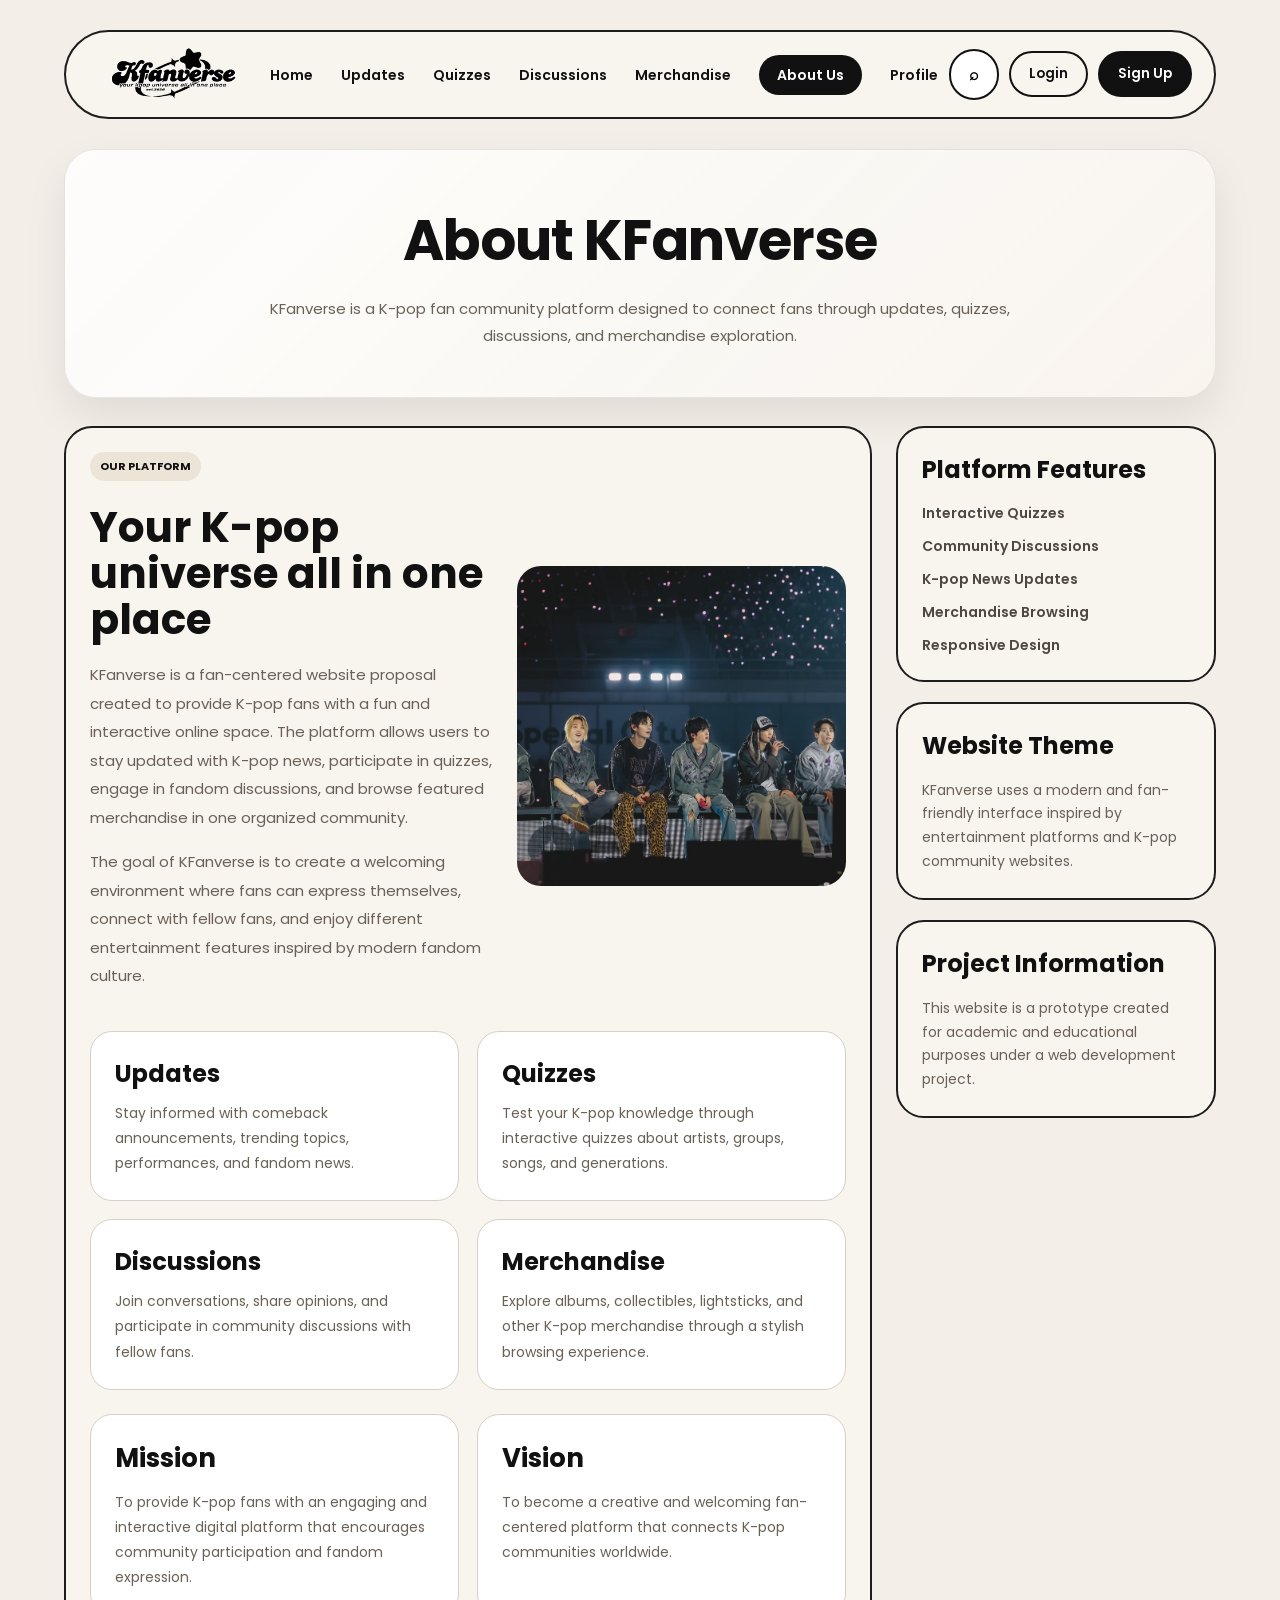
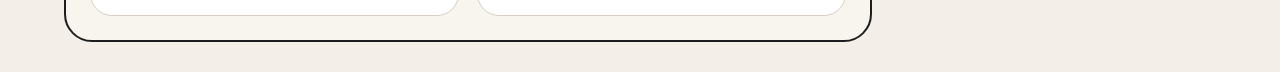
==== about.html @ 7a5f2b53 "Add files via upload" ====
<!DOCTYPE html>

<html>

<head>

<meta name="viewport" content="width=device-width, initial-scale=1.0">

<title>About KFanverse</title>

<link href="https://fonts.googleapis.com/css2?family=Poppins:wght@400;500;600;700;800&display=swap" rel="stylesheet">

<link rel="stylesheet" href="style.css">

</head>

<body class="main-home-page">

<div class="home-wrapper">

<div class="home-navbar">

<div class="brand-left">

<img src="images/logo.png" class="home-logo" alt="KFanverse Logo">

</div>

<ul class="home-nav-links">

<li><a href="main.html">Home</a></li>

<li><a href="updates.html">Updates</a></li>

<li><a href="quizzes.html">Quizzes</a></li>

<li><a href="community.html">Discussions</a></li>

<li><a href="merch.html">Merchandise</a></li>

<li><a href="about.html" class="active-nav">About Us</a></li>

<li><a href="profile.html">Profile</a></li>

</ul>

<div class="home-nav-actions">

<button class="search-btn">⌕</button>

<button class="outline-btn" onclick="window.location.href='index.html'">Login</button>

<button class="filled-btn" onclick="window.location.href='signup.html'">Sign Up</button>

</div>

</div>

<section class="inner-page-title">

<h1>About KFanverse</h1>

<p>

KFanverse is a K-pop fan community platform designed to connect fans through updates, quizzes, discussions, and merchandise exploration.

</p>

</section>

<section class="about-layout">

<div class="about-main">

<div class="about-card large-about-card">

<div class="about-text">

<span class="badge">OUR PLATFORM</span>

<h2>Your K-pop universe all in one place</h2>

<p>

KFanverse is a fan-centered website proposal created to provide K-pop fans with a fun and interactive online space. The platform allows users to stay updated with K-pop news, participate in quizzes, engage in fandom discussions, and browse featured merchandise in one organized community.

</p>

<p>

The goal of KFanverse is to create a welcoming environment where fans can express themselves, connect with fellow fans, and enjoy different entertainment features inspired by modern fandom culture.

</p>

</div>

<div class="about-image">

<img src="images/about.jpg" alt="KFanverse">

</div>

</div>

<div class="about-features-grid">

<div class="feature-box">

<h3>Updates</h3>

<p>

Stay informed with comeback announcements, trending topics, performances, and fandom news.

</p>

</div>

<div class="feature-box">

<h3>Quizzes</h3>

<p>

Test your K-pop knowledge through interactive quizzes about artists, groups, songs, and generations.

</p>

</div>

<div class="feature-box">

<h3>Discussions</h3>

<p>

Join conversations, share opinions, and participate in community discussions with fellow fans.

</p>

</div>

<div class="feature-box">

<h3>Merchandise</h3>

<p>

Explore albums, collectibles, lightsticks, and other K-pop merchandise through a stylish browsing experience.

</p>

</div>

</div>

<div class="mission-vision-grid">

<div class="mission-box">

<h3>Mission</h3>

<p>

To provide K-pop fans with an engaging and interactive digital platform that encourages community participation and fandom expression.

</p>

</div>

<div class="vision-box">

<h3>Vision</h3>

<p>

To become a creative and welcoming fan-centered platform that connects K-pop communities worldwide.

</p>

</div>

</div>

</div>

<aside class="about-sidebar">

<div class="side-box">

<h3>Platform Features</h3>

<ul>

<li>Interactive Quizzes</li>

<li>Community Discussions</li>

<li>K-pop News Updates</li>

<li>Merchandise Browsing</li>

<li>Responsive Design</li>

</ul>

</div>

<div class="side-box">

<h3>Website Theme</h3>

<p class="online-text">

KFanverse uses a modern and fan-friendly interface inspired by entertainment platforms and K-pop community websites.

</p>

</div>

<div class="side-box">

<h3>Project Information</h3>

<p class="online-text">

This website is a prototype created for academic and educational purposes under a web development project.

</p>

</div>

</aside>

</section>

</div>

<script src="script.js"></script>

</body>

</html>
---- style.css ----
html{

scroll-behavior:smooth;

}

*{

margin:0;

padding:0;

box-sizing:border-box;

}

body{

font-family:'Poppins', sans-serif;

color:#111111;

background:#f3eee7;

}

.login-page{

min-height:100vh;

display:flex;

justify-content:center;

align-items:center;

background:linear-gradient(135deg,#f3eee7,#e9dfd2);

padding:30px;

}

.login-wrapper{

width:100%;

max-width:1250px;

min-height:680px;

display:grid;

grid-template-columns:1.05fr 0.95fr;

background:rgba(255,255,255,0.78);

border:1.5px solid rgba(29,29,29,0.15);

border-radius:32px;

overflow:hidden;

box-shadow:0 28px 70px rgba(0,0,0,0.18);

backdrop-filter:blur(18px);

}

.login-form-side{

display:flex;

justify-content:center;

align-items:center;

padding:50px;

background:#ffffff;

}

.login-form-box{

width:100%;

max-width:500px;

}

.login-logo{

width:170px;

margin-bottom:28px;

display:block;

}

.login-form-box h2{

font-size:36px;

color:#111111;

margin-bottom:8px;

}

.form-desc{

color:#666666;

font-size:14px;

line-height:1.7;

margin-bottom:24px;

}

.login-form-box label{

display:block;

font-size:14px;

font-weight:500;

color:#111111;

margin-bottom:8px;

margin-top:12px;

}

.login-form-box input[type="email"],

.login-form-box input[type="password"]{

width:100%;

padding:14px 16px;

border:1px solid #d9d3cb;

border-radius:12px;

font-size:14px;

outline:none;

background:#faf8f5;

}

.login-form-box input:focus{

border-color:#111111;

background:#ffffff;

}

.login-options{

display:flex;

justify-content:space-between;

align-items:center;

margin-top:14px;

margin-bottom:18px;

font-size:12px;

gap:12px;

}

.remember-me{

display:flex;

align-items:center;

gap:6px;

color:#555555;

margin:0;

font-size:12px;

}

.remember-me input{

width:auto;

margin:0;

}

.login-options a{

text-decoration:none;

color:#111111;

font-weight:500;

}

.login-btn,

.register-btn{

width:100%;

padding:14px;

border:none;

border-radius:12px;

font-size:15px;

font-weight:600;

cursor:pointer;

transition:0.3s;

display:block;

}

.login-btn{

background:#111111;

color:#ffffff;

margin-bottom:12px;

}

.login-btn:hover{

background:#2a2a2a;

}

.register-btn{

background:#ede7df;

color:#111111;

}

.register-btn:hover{

background:#dfd6ca;

}

.register-text{

text-align:center;

margin-top:18px;

font-size:13px;

color:#666666;

line-height:1.6;

}

.register-text span{

color:#111111;

font-weight:600;

cursor:pointer;

}

.login-image-side{

position:relative;

overflow:hidden;

}

.login-image-side img{

width:100%;

height:100%;

object-fit:cover;

display:block;

}

.login-image-overlay{

position:absolute;

inset:0;

background:linear-gradient(rgba(0,0,0,0.20),rgba(0,0,0,0.35));

display:flex;

justify-content:center;

align-items:center;

padding:30px;

}

.overlay-card{

width:75%;

padding:38px 28px;

border-radius:28px;

background:rgba(255,255,255,0.18);

backdrop-filter:blur(12px);

text-align:center;

color:#ffffff;

box-shadow:0 15px 35px rgba(0,0,0,0.15);

}

.overlay-card h1{

font-size:42px;

margin-bottom:12px;

font-weight:700;

}

.overlay-card p{

font-size:16px;

line-height:1.7;

}

.demo-login-strip{

margin-top:24px;

padding:18px;

border-radius:20px;

background:#f8f4ee;

border:1.5px solid #d8d0c5;

}

.demo-login-strip h3{

font-size:18px;

margin-bottom:12px;

}

.demo-login-grid{

display:grid;

grid-template-columns:1fr;

gap:10px;

}

.demo-login-grid div{

padding:12px;

border-radius:14px;

background:#ffffff;

border:1px solid #e0d7cc;

}

.demo-login-grid strong{

display:block;

font-size:13px;

margin-bottom:4px;

color:#111111;

}

.demo-login-grid span{

font-size:12px;

color:#6a6156;

}

.main-home-page{

background:#f3eee7;

font-family:'Poppins', sans-serif;

color:#111111;

}

.home-wrapper{

width:100%;

max-width:none;

margin:0;

padding:30px clamp(20px,5vw,80px);

}

.home-navbar{

width:100%;

display:flex;

justify-content:space-between;

align-items:center;

background:#f8f4ee;

border:2px solid #1d1d1d;

border-radius:999px;

padding:14px 22px;

margin-bottom:30px;

}

.brand-left{

display:flex;

align-items:center;

}

.home-logo{

width:170px;

height:auto;

display:block;

}

.home-nav-links{

list-style:none;

display:flex;

gap:28px;

align-items:center;

}

.home-nav-links a{

text-decoration:none;

color:#111111;

font-size:14px;

font-weight:600;

}

.home-nav-links a:hover{

color:#7c6a53;

}

.home-nav-actions{

display:flex;

align-items:center;

gap:10px;

}

.search-btn,

.outline-btn,

.filled-btn,

.mini-btn{

padding:11px 18px;

border-radius:999px;

font-family:'Poppins', sans-serif;

font-weight:600;

cursor:pointer;

transition:0.3s;

}

.search-btn{

border:2px solid #111111;

background:#ffffff;

font-size:16px;

}

.outline-btn{

background:transparent;

border:2px solid #111111;

color:#111111;

}

.filled-btn{

background:#111111;

border:2px solid #111111;

color:#ffffff;

}

.outline-btn:hover,

.search-btn:hover{

background:#111111;

color:#ffffff;

}

.filled-btn:hover{

background:#2d2d2d;

}

.hero-home{

width:100%;

display:grid;

grid-template-columns:1.08fr 0.92fr;

gap:26px;

margin-bottom:30px;

align-items:stretch;

}

.hero-image-card,

.hero-text-card,

.stat-card,

.panel-box,

.home-footer{

background:#f8f4ee;

border:2px solid #1d1d1d;

border-radius:28px;

}

.hero-image-card{

position:relative;

overflow:hidden;

min-height:540px;

border-radius:32px;

background:#000000;

box-shadow:0 20px 45px rgba(0,0,0,0.12);

}

.hero-image-card img{

width:100%;

height:100%;

object-fit:cover;

display:block;

transition:transform 0.6s ease;

}

.hero-image-card:hover img{

transform:scale(1.04);

}

.hero-image-card::after{

content:"";

position:absolute;

inset:0;

background:linear-gradient(to top,rgba(0,0,0,0.55),rgba(0,0,0,0.10));

}

.hero-arrow{

position:absolute;

top:50%;

transform:translateY(-50%);

width:54px;

height:54px;

border-radius:50%;

border:none;

background:rgba(255,255,255,0.82);

backdrop-filter:blur(10px);

font-size:28px;

cursor:pointer;

transition:0.3s;

z-index:2;

display:flex;

align-items:center;

justify-content:center;

box-shadow:0 10px 20px rgba(0,0,0,0.15);

}

.hero-arrow:hover{

background:#111111;

color:#ffffff;

transform:translateY(-50%) scale(1.08);

}

.left-arrow{

left:18px;

}

.right-arrow{

right:18px;

}

.hero-text-card{

padding:42px;

border-radius:32px;

background:linear-gradient(135deg,rgba(255,255,255,0.88),rgba(248,244,238,0.95));

backdrop-filter:blur(14px);

border:1.5px solid rgba(29,29,29,0.08);

display:flex;

flex-direction:column;

justify-content:center;

box-shadow:0 18px 40px rgba(0,0,0,0.08);

}

.hero-mini-tag{

display:inline-flex;

align-items:center;

width:fit-content;

padding:8px 14px;

border-radius:999px;

background:#ede4d8;

font-size:11px;

font-weight:700;

letter-spacing:1px;

margin-bottom:18px;

color:#7c6a53;

}

.hero-text-card h1{

font-size:72px;

line-height:0.95;

margin-bottom:16px;

letter-spacing:-2px;

}

.hero-tagline{

font-size:24px;

font-weight:600;

color:#3f3a35;

margin-bottom:18px;

line-height:1.5;

}

.hero-desc{

font-size:15px;

line-height:1.9;

color:#6a6156;

margin-bottom:28px;

max-width:520px;

}

.hero-buttons{

display:flex;

gap:14px;

flex-wrap:wrap;

margin-bottom:24px;

}

.hero-dots{

display:flex;

gap:10px;

}

.dot{

width:11px;

height:11px;

border-radius:50%;

background:#d7cec1;

transition:0.3s;

}

.active-dot{

background:#111111;

transform:scale(1.2);

}

.content-row,

.top-stats-grid,

.members-section,

.home-footer{

width:100%;

}

.top-stats-grid{

display:grid;

grid-template-columns:repeat(4,1fr);

gap:18px;

margin-bottom:26px;

}

.stat-card{

padding:24px;

min-height:150px;

transition:0.3s;

}

.stat-card h3{

font-size:34px;

margin-bottom:10px;

}

.stat-card p{

color:#5d564f;

line-height:1.7;

font-size:14px;

}

.stat-card:hover{

transform:translateY(-5px);

box-shadow:0 12px 22px rgba(0,0,0,0.07);

}

.content-row{

display:grid;

gap:18px;

margin-bottom:26px;

}

.two-panels{

grid-template-columns:1.1fr 0.9fr;

}

.panel-box{

padding:24px;

}

.panel-head{

display:flex;

justify-content:space-between;

align-items:center;

margin-bottom:18px;

}

.panel-head h2{

font-size:28px;

}

.panel-head a{

text-decoration:none;

color:#111111;

font-weight:600;

font-size:14px;

}

.updates-grid{

display:grid;

grid-template-columns:repeat(3,1fr);

gap:16px;

}

.update-card{

background:#ffffff;

border:1.5px solid #d8d0c5;

border-radius:20px;

overflow:hidden;

transition:0.3s;

}

.update-card:hover{

transform:translateY(-5px);

box-shadow:0 12px 22px rgba(0,0,0,0.07);

}

.update-card img{

width:100%;

height:180px;

object-fit:cover;

}

.update-info{

padding:16px;

}

.badge{

display:inline-block;

padding:6px 10px;

border-radius:999px;

background:#ede4d8;

font-size:11px;

font-weight:700;

margin-bottom:10px;

}

.update-info h3{

font-size:17px;

line-height:1.45;

margin-bottom:8px;

}

.update-info p{

font-size:13px;

line-height:1.7;

color:#5d564f;

margin-bottom:10px;

}

.update-info small{

color:#8a8176;

}

.quiz-list{

display:flex;

flex-direction:column;

gap:14px;

}

.quiz-item{

display:flex;

gap:14px;

align-items:center;

background:#ffffff;

border:1.5px solid #d8d0c5;

border-radius:18px;

padding:12px;

transition:0.3s;

}

.quiz-item:hover{

transform:translateY(-5px);

box-shadow:0 12px 22px rgba(0,0,0,0.07);

}

.quiz-item img{

width:90px;

height:90px;

object-fit:cover;

border-radius:14px;

}

.quiz-item h3{

font-size:16px;

margin-bottom:10px;

line-height:1.5;

}

.mini-btn{

background:#111111;

color:#ffffff;

border:2px solid #111111;

padding:9px 14px;

font-size:13px;

}

.mini-btn:hover{

background:#2b2b2b;

}

.discussion-list{

display:flex;

flex-direction:column;

gap:14px;

}

.discussion-item{

background:#ffffff;

border:1.5px solid #d8d0c5;

border-radius:18px;

padding:16px;

transition:0.3s;

}

.discussion-item:hover{

transform:translateY(-5px);

box-shadow:0 12px 22px rgba(0,0,0,0.07);

}

.discussion-item h3{

font-size:16px;

line-height:1.5;

margin-bottom:8px;

}

.discussion-item p{

color:#6a6156;

font-size:13px;

}

.merch-grid{

display:grid;

grid-template-columns:repeat(4,1fr);

gap:16px;

}

.merch-card{

background:#ffffff;

border:1.5px solid #d8d0c5;

border-radius:18px;

padding:14px;

height:330px;

display:flex;

flex-direction:column;

transition:0.3s;

}

.merch-card:hover{

transform:translateY(-6px);

box-shadow:0 12px 24px rgba(0,0,0,0.08);

}

.merch-card img{

width:100%;

height:160px;

object-fit:cover;

border-radius:14px;

margin-bottom:12px;

}

.merch-card h3{

font-size:15px;

margin-bottom:8px;

min-height:50px;

text-align:center;

line-height:1.45;

}

.merch-card p{

margin-top:auto;

font-weight:700;

color:#7c6a53;

text-align:center;

}

.members-section{

margin-bottom:26px;

}

.members-row{

display:grid;

grid-template-columns:50px repeat(6,1fr) 50px;

gap:14px;

align-items:stretch;

}

.member-card{

background:#ffffff;

border:1.5px solid #d8d0c5;

border-radius:18px;

padding:14px;

height:280px;

display:flex;

flex-direction:column;

justify-content:space-between;

transition:0.3s;

}

.member-card:hover{

transform:translateY(-6px);

box-shadow:0 12px 24px rgba(0,0,0,0.08);

}

.member-card img{

width:100%;

height:160px;

object-fit:cover;

border-radius:12px;

}

.member-card h3{

font-size:16px;

min-height:40px;

display:flex;

align-items:center;

justify-content:center;

text-align:center;

line-height:1.35;

}

.member-card p{

font-size:13px;

color:#666666;

text-align:center;

line-height:1.4;

}

.member-arrow{

width:56px;

height:56px;

border-radius:50%;

border:2px solid #111111;

background:#ffffff;

cursor:pointer;

display:flex;

align-items:center;

justify-content:center;

font-size:22px;

font-weight:600;

transition:0.3s;

}

.member-arrow:hover{

background:#111111;

color:#ffffff;

transform:scale(1.1);

}

.home-footer{

display:grid;

grid-template-columns:1fr 1fr;

gap:30px;

padding:28px;

}

.footer-logo{

width:150px;

margin-bottom:10px;

}

.footer-brand p{

color:#5d564f;

line-height:1.8;

font-size:14px;

max-width:320px;

}

.footer-links{

display:grid;

grid-template-columns:repeat(3,1fr);

gap:20px;

}

.footer-links h4{

margin-bottom:12px;

font-size:16px;

}

.footer-links a{

display:block;

margin-bottom:8px;

text-decoration:none;

color:#5d564f;

font-size:14px;

}

.footer-links a:hover{

color:#111111;

}

@media (max-width:1000px){

.login-wrapper{

grid-template-columns:1fr;

}

.hero-home,

.two-panels,

.home-footer{

grid-template-columns:1fr;

}

.top-stats-grid{

grid-template-columns:repeat(2,1fr);

}

.merch-grid{

grid-template-columns:repeat(2,1fr);

}

.members-row{

grid-template-columns:repeat(2,1fr);

}

.member-arrow{

display:none;

}

}

@media (max-width:900px){

.home-navbar{

flex-direction:column;

gap:18px;

border-radius:28px;

}

.home-nav-links{

flex-wrap:wrap;

justify-content:center;

}

.home-nav-actions{

flex-wrap:wrap;

justify-content:center;

}

.hero-text-card h1{

font-size:46px;

}

.hero-tagline{

font-size:20px;

}

.login-image-side{

min-height:320px;

order:-1;

}

.login-form-side{

display:flex;

justify-content:center;

align-items:center;

padding:50px;

background:rgba(255,255,255,0.72);

}

.overlay-card h1{

font-size:32px;

}

}

@media (max-width:700px){

.home-wrapper{

padding:18px;

}

.top-stats-grid,

.merch-grid,

.footer-links{

grid-template-columns:1fr;

}

.hero-image-card{

min-height:300px;

}

.hero-text-card{

padding:24px;

}

.hero-text-card h1{

font-size:38px;

}

.panel-head h2{

font-size:24px;

}

.demo-login-grid{

grid-template-columns:1fr;

}

}

.page-hero{

background:linear-gradient(135deg,rgba(255,255,255,0.88),rgba(248,244,238,0.95));

border:1.5px solid rgba(29,29,29,0.10);

border-radius:32px;

padding:60px 42px;

margin-bottom:28px;

box-shadow:0 18px 40px rgba(0,0,0,0.08);

}

.page-hero h1{

font-size:58px;

line-height:1;

margin-bottom:16px;

letter-spacing:-1px;

}

.page-hero p{

max-width:760px;

font-size:15px;

line-height:1.8;

color:#6a6156;

}

.updates-page-grid{

display:grid;

grid-template-columns:repeat(3,1fr);

gap:18px;

}

.page-update-card{

height:100%;

}

.page-update-card img{

height:220px;

}

@media (max-width:1000px){

.updates-page-grid{

grid-template-columns:repeat(2,1fr);

}

}

@media (max-width:700px){

.page-hero{

padding:36px 24px;

}

.page-hero h1{

font-size:38px;

}

.updates-page-grid{

grid-template-columns:1fr;

}

}

.inner-page-title{

background:linear-gradient(135deg,rgba(255,255,255,0.88),rgba(248,244,238,0.95));

border:1.5px solid rgba(29,29,29,0.10);

border-radius:32px;

padding:48px 38px;

margin-bottom:28px;

box-shadow:0 18px 40px rgba(0,0,0,0.08);

text-align:center;

}

.inner-page-title h1{

font-size:56px;

letter-spacing:-1px;

margin-bottom:12px;

}

.inner-page-title p{

max-width:760px;

margin:0 auto;

font-size:15px;

line-height:1.8;

color:#6a6156;

}

.updates-layout{

display:grid;

grid-template-columns:1fr 320px;

gap:24px;

align-items:start;

}

.updates-main,

.updates-sidebar .side-box{

background:#f8f4ee;

border:2px solid #1d1d1d;

border-radius:28px;

padding:24px;

}

.updates-tabs{

display:flex;

gap:12px;

margin-bottom:22px;

}

.updates-tabs button{

padding:12px 22px;

border-radius:999px;

border:2px solid #111111;

background:#ffffff;

font-family:'Poppins', sans-serif;

font-weight:700;

cursor:pointer;

transition:0.3s;

}

.updates-tabs .active-tab,

.updates-tabs button:hover{

background:#111111;

color:#ffffff;

}

.news-list{

display:flex;

flex-direction:column;

gap:16px;

}

.news-row-card{

display:grid;

grid-template-columns:220px 1fr;

gap:18px;

background:#ffffff;

border:1.5px solid #d8d0c5;

border-radius:22px;

padding:16px;

transition:0.3s;

}

.news-row-card:hover{

transform:translateY(-5px);

box-shadow:0 12px 24px rgba(0,0,0,0.08);

}

.news-row-card img{

width:100%;

height:150px;

object-fit:cover;

border-radius:16px;

}

.news-row-info h3{

font-size:20px;

line-height:1.4;

margin-bottom:8px;

}

.news-row-info p{

font-size:14px;

color:#6a6156;

line-height:1.7;

margin-bottom:12px;

}

.news-meta{

display:flex;

gap:18px;

align-items:center;

font-size:13px;

}

.news-meta a{

text-decoration:none;

color:#111111;

font-weight:700;

}

.updates-sidebar{

display:flex;

flex-direction:column;

gap:20px;

}

.side-box h3{

font-size:24px;

margin-bottom:16px;

}

.side-box ul{

list-style:none;

display:flex;

flex-direction:column;

gap:12px;

}

.side-box li{

font-size:14px;

color:#4f4741;

font-weight:600;

}

.side-box ol{

padding-left:18px;

display:flex;

flex-direction:column;

gap:12px;

}

@media (max-width:1000px){

.updates-layout{

grid-template-columns:1fr;

}

.news-row-card{

grid-template-columns:1fr;

}

.news-row-card img{

height:220px;

}

}

@media (max-width:700px){

.inner-page-title h1{

font-size:38px;

}

.updates-tabs{

flex-direction:column;

}

.news-row-card img{

height:180px;

}

}

.more-text{

display:none;

font-size:14px;

color:#6a6156;

line-height:1.7;

margin-bottom:12px;

}

.quiz-page-layout{

display:grid;

grid-template-columns:1fr 320px;

gap:24px;

align-items:start;

}

.quiz-main-panel,

.quiz-sidebar .side-box{

background:#f8f4ee;

border:2px solid #1d1d1d;

border-radius:28px;

padding:24px;

}

.quiz-card-grid{

display:grid;

grid-template-columns:repeat(3,1fr);

gap:18px;

}

.full-quiz-card{

background:#ffffff;

border:1.5px solid #d8d0c5;

border-radius:22px;

overflow:hidden;

transition:0.3s;

display:flex;

flex-direction:column;

}

.full-quiz-card:hover{

transform:translateY(-6px);

box-shadow:0 12px 24px rgba(0,0,0,0.08);

}

.full-quiz-card img{

width:100%;

height:190px;

object-fit:cover;

}

.full-quiz-info{

padding:18px;

display:flex;

flex-direction:column;

height:100%;

}

.full-quiz-info h3{

font-size:20px;

line-height:1.4;

margin-bottom:8px;

}

.full-quiz-info p{

font-size:14px;

line-height:1.7;

color:#6a6156;

margin-bottom:16px;

}

.full-quiz-info button{

margin-top:auto;

width:100%;

}

.quiz-sidebar{

display:flex;

flex-direction:column;

gap:20px;

}

#quizMessage{

font-size:14px;

color:#6a6156;

line-height:1.7;

}

@media (max-width:1000px){

.quiz-page-layout{

grid-template-columns:1fr;

}

.quiz-card-grid{

grid-template-columns:repeat(2,1fr);

}

}

@media (max-width:700px){

.quiz-card-grid{

grid-template-columns:1fr;

}

.full-quiz-card img{

height:180px;

}

}

.quiz-modal{

position:fixed;

inset:0;

background:rgba(0,0,0,0.45);

display:none;

justify-content:center;

align-items:center;

padding:20px;

z-index:9999;

backdrop-filter:blur(6px);

}

.quiz-modal-card{

width:100%;

max-width:620px;

background:#f8f4ee;

border:2px solid #1d1d1d;

border-radius:32px;

padding:34px;

position:relative;

box-shadow:0 20px 50px rgba(0,0,0,0.18);

}

.close-quiz{

position:absolute;

top:16px;

right:18px;

width:42px;

height:42px;

border-radius:50%;

border:2px solid #111111;

background:#ffffff;

font-size:24px;

cursor:pointer;

}

.close-quiz:hover{

background:#111111;

color:#ffffff;

}

.quiz-modal-card h2{

font-size:34px;

margin-bottom:6px;

}

#quizProgress{

font-size:14px;

color:#7a7065;

margin-bottom:24px;

}

.quiz-question-box{

background:#ffffff;

border:1.5px solid #d8d0c5;

border-radius:24px;

padding:24px;

margin-bottom:24px;

}

.quiz-question-box h3{

font-size:22px;

line-height:1.5;

margin-bottom:20px;

}

.quiz-choices{

display:flex;

flex-direction:column;

gap:12px;

}

.quiz-choice-btn{

width:100%;

padding:16px;

border-radius:16px;

border:2px solid #d8d0c5;

background:#ffffff;

font-family:'Poppins', sans-serif;

font-size:14px;

font-weight:600;

text-align:left;

cursor:pointer;

transition:0.3s;

}

.quiz-choice-btn:hover{

background:#111111;

color:#ffffff;

border-color:#111111;

}

.selected-answer{

background:#111111;

color:#ffffff;

border-color:#111111;

}

.quiz-controls{

display:flex;

justify-content:flex-end;

gap:12px;

margin-bottom:14px;

}

#quizScoreText{

font-size:15px;

font-weight:600;

color:#7c6a53;

text-align:center;

line-height:1.7;

}

.community-layout{

display:grid;

grid-template-columns:1fr 320px;

gap:24px;

align-items:start;

}

.community-main,

.community-sidebar .side-box{

background:#f8f4ee;

border:2px solid #1d1d1d;

border-radius:28px;

padding:24px;

}

.community-topbar{

display:flex;

justify-content:space-between;

align-items:center;

gap:16px;

margin-bottom:22px;

}

.discussion-search{

flex:1;

display:flex;

background:#ffffff;

border:1.5px solid #d8d0c5;

border-radius:999px;

overflow:hidden;

}

.discussion-search input{

width:100%;

padding:14px 18px;

border:none;

outline:none;

font-family:'Poppins', sans-serif;

background:transparent;

}

.discussion-search button{

width:56px;

border:none;

background:#111111;

color:#ffffff;

font-size:18px;

cursor:pointer;

}

.discussion-header{

display:grid;

grid-template-columns:1fr 110px 120px;

padding:14px 18px;

font-size:13px;

font-weight:700;

color:#6a6156;

}

.discussion-feed{

display:flex;

flex-direction:column;

gap:12px;

}

.discussion-row{

display:grid;

grid-template-columns:1fr 110px 120px;

align-items:center;

background:#ffffff;

border:1.5px solid #d8d0c5;

border-radius:20px;

padding:16px 18px;

transition:0.3s;

}

.discussion-row:hover{

transform:translateY(-4px);

box-shadow:0 12px 22px rgba(0,0,0,0.08);

}

.discussion-topic{

display:flex;

align-items:center;

gap:14px;

}

.avatar-circle{

width:48px;

height:48px;

border-radius:50%;

background:#ede4d8;

display:flex;

align-items:center;

justify-content:center;

font-size:22px;

flex-shrink:0;

}

.discussion-topic h3{

font-size:16px;

line-height:1.4;

margin-bottom:5px;

}

.discussion-topic p{

font-size:13px;

color:#6a6156;

}

.discussion-row span{

font-size:14px;

font-weight:600;

color:#4f4741;

}

.pagination{

display:flex;

justify-content:center;

gap:18px;

margin-top:24px;

font-weight:700;

}

.pagination span{

cursor:pointer;

}

.active-page{

background:#111111;

color:#ffffff;

padding:4px 11px;

border-radius:50%;

}

.community-sidebar{

display:flex;

flex-direction:column;

gap:20px;

}

.online-text{

font-size:14px;

color:#6a6156;

line-height:1.7;

}

.post-modal{

position:fixed;

inset:0;

background:rgba(0,0,0,0.45);

display:none;

justify-content:center;

align-items:center;

padding:20px;

z-index:9999;

backdrop-filter:blur(6px);

}

.post-modal-card{

width:100%;

max-width:620px;

background:#f8f4ee;

border:2px solid #1d1d1d;

border-radius:32px;

padding:34px;

position:relative;

box-shadow:0 20px 50px rgba(0,0,0,0.18);

}

.post-modal-card h2{

font-size:32px;

margin-bottom:8px;

}

.post-desc{

font-size:14px;

color:#6a6156;

margin-bottom:20px;

}

.post-modal-card label{

display:block;

font-size:14px;

font-weight:600;

margin-top:14px;

margin-bottom:8px;

}

.post-modal-card input,

.post-modal-card select,

.post-modal-card textarea{

width:100%;

padding:14px 16px;

border:1.5px solid #d8d0c5;

border-radius:14px;

font-family:'Poppins', sans-serif;

outline:none;

background:#ffffff;

}

.post-modal-card textarea{

height:130px;

resize:none;

}

.post-submit-btn{

width:100%;

margin-top:20px;

}

@media (max-width:1000px){

.community-layout{

grid-template-columns:1fr;

}

.discussion-header{

display:none;

}

.discussion-row{

grid-template-columns:1fr;

gap:10px;

}

.community-topbar{

flex-direction:column;

align-items:stretch;

}

.community-topbar .filled-btn{

width:100%;

}

}

@media (max-width:700px){

.community-main,

.community-sidebar .side-box{

padding:18px;

}

.discussion-topic{

align-items:flex-start;

}

.post-modal-card{

padding:24px;

border-radius:24px;

}

}

.discussion-actions{

margin-top:10px;

display:flex;

gap:10px;

}

.discussion-actions button{

padding:8px 14px;

border:none;

border-radius:999px;

background:#111111;

color:#ffffff;

font-family:'Poppins', sans-serif;

font-size:12px;

font-weight:600;

cursor:pointer;

transition:0.3s;

}

.discussion-actions button:hover{

background:#2d2d2d;

}

.merch-page-layout{

display:grid;

grid-template-columns:1fr 320px;

gap:24px;

align-items:start;

}

.merch-main-panel,

.merch-sidebar .side-box{

background:#f8f4ee;

border:2px solid #1d1d1d;

border-radius:28px;

padding:24px;

}

.merch-page-grid{

display:grid;

grid-template-columns:repeat(3,1fr);

gap:18px;

}

.merch-product-card{

background:#ffffff;

border:1.5px solid #d8d0c5;

border-radius:24px;

overflow:hidden;

transition:0.3s;

display:flex;

flex-direction:column;

}

.merch-product-card:hover{

transform:translateY(-6px);

box-shadow:0 12px 24px rgba(0,0,0,0.08);

}

.merch-product-card img{

width:100%;

height:220px;

object-fit:cover;

}

.merch-product-info{

padding:18px;

display:flex;

flex-direction:column;

height:100%;

}

.merch-product-info h3{

font-size:19px;

line-height:1.4;

margin-bottom:8px;

}

.merch-product-info p{

font-size:14px;

line-height:1.7;

color:#6a6156;

margin-bottom:14px;

}

.merch-product-info strong{

font-size:18px;

margin-bottom:16px;

color:#7c6a53;

}

.merch-product-info button{

width:100%;

margin-top:auto;

}

.merch-sidebar{

display:flex;

flex-direction:column;

gap:20px;

}

@media (max-width:1000px){

.merch-page-layout{

grid-template-columns:1fr;

}

.merch-page-grid{

grid-template-columns:repeat(2,1fr);

}

}

@media (max-width:700px){

.merch-page-grid{

grid-template-columns:1fr;

}

.merch-product-card img{

height:190px;

}

}

.merch-popup{

position:fixed;

inset:0;

background:rgba(0,0,0,0.45);

display:none;

justify-content:center;

align-items:center;

padding:20px;

z-index:9999;

backdrop-filter:blur(6px);

}

.merch-popup-card{

width:100%;

max-width:480px;

background:#f8f4ee;

border:2px solid #1d1d1d;

border-radius:32px;

padding:34px;

position:relative;

text-align:center;

box-shadow:0 20px 50px rgba(0,0,0,0.18);

}

.merch-popup-card h2{

font-size:32px;

margin-bottom:12px;

}

.merch-popup-card p{

font-size:15px;

line-height:1.7;

color:#6a6156;

margin-bottom:22px;

}

.merch-popup-card .filled-btn{

width:100%;

}

.about-layout{

display:grid;

grid-template-columns:1fr 320px;

gap:24px;

align-items:start;

}

.about-main,

.about-sidebar .side-box{

background:#f8f4ee;

border:2px solid #1d1d1d;

border-radius:28px;

padding:24px;

}

.large-about-card{

display:grid;

grid-template-columns:1.1fr 0.9fr;

gap:24px;

align-items:center;

margin-bottom:24px;

}

.about-text h2{

font-size:42px;

line-height:1.1;

margin:14px 0 18px;

}

.about-text p{

font-size:15px;

line-height:1.9;

color:#6a6156;

margin-bottom:16px;

}

.about-image img{

width:100%;

height:100%;

min-height:320px;

object-fit:cover;

border-radius:24px;

}

.about-features-grid{

display:grid;

grid-template-columns:repeat(2,1fr);

gap:18px;

margin-bottom:24px;

}

.feature-box{

background:#ffffff;

border:1.5px solid #d8d0c5;

border-radius:22px;

padding:24px;

transition:0.3s;

}

.feature-box:hover{

transform:translateY(-5px);

box-shadow:0 12px 22px rgba(0,0,0,0.08);

}

.feature-box h3{

font-size:24px;

margin-bottom:10px;

}

.feature-box p{

font-size:14px;

line-height:1.8;

color:#6a6156;

}

.mission-vision-grid{

display:grid;

grid-template-columns:1fr 1fr;

gap:18px;

}

.mission-box,

.vision-box{

background:#ffffff;

border:1.5px solid #d8d0c5;

border-radius:22px;

padding:24px;

}

.mission-box h3,

.vision-box h3{

font-size:26px;

margin-bottom:12px;

}

.mission-box p,

.vision-box p{

font-size:14px;

line-height:1.8;

color:#6a6156;

}

.about-sidebar{

display:flex;

flex-direction:column;

gap:20px;

}

@media (max-width:1000px){

.about-layout{

grid-template-columns:1fr;

}

.large-about-card{

grid-template-columns:1fr;

}

.about-features-grid{

grid-template-columns:1fr 1fr;

}

}

@media (max-width:700px){

.about-features-grid,

.mission-vision-grid{

grid-template-columns:1fr;

}

.about-text h2{

font-size:32px;

}

.about-image img{

min-height:220px;

}

}

.profile-hero{

margin-bottom:26px;

}

.profile-banner{

height:260px;

border-radius:32px;

background:

linear-gradient(rgba(0,0,0,0.20),rgba(0,0,0,0.20)),

url('images/pf2.jpg');

background-size:cover;

background-position:center;

border:2px solid #1d1d1d;

}

.profile-card{

margin-top:-70px;

margin-left:40px;

margin-right:40px;

background:#f8f4ee;

border:2px solid #1d1d1d;

border-radius:28px;

padding:24px;

display:flex;

align-items:center;

gap:24px;

position:relative;

z-index:2;

}

.profile-avatar img{

width:130px;

height:130px;

border-radius:50%;

object-fit:cover;

border:5px solid #ffffff;

}

.profile-info h1{

font-size:42px;

margin-bottom:8px;

}

.profile-info p{

font-size:15px;

color:#6a6156;

margin-bottom:14px;

}

.profile-tags{

display:flex;

gap:10px;

flex-wrap:wrap;

}

.profile-tags span{

padding:8px 14px;

border-radius:999px;

background:#ede4d8;

font-size:12px;

font-weight:700;

}

.profile-layout{

display:grid;

grid-template-columns:1fr 320px;

gap:24px;

align-items:start;

}

.profile-main,

.profile-sidebar .side-box{

background:#f8f4ee;

border:2px solid #1d1d1d;

border-radius:28px;

padding:24px;

}

.profile-main{

display:flex;

flex-direction:column;

gap:24px;

}

.profile-section{

background:#ffffff;

border:1.5px solid #d8d0c5;

border-radius:24px;

padding:24px;

}

.profile-description{

font-size:15px;

line-height:1.9;

color:#6a6156;

}

.favorite-groups-grid{

display:grid;

grid-template-columns:repeat(4,1fr);

gap:16px;

}

.favorite-group-card{

text-align:center;

transition:0.3s;

}

.favorite-group-card:hover{

transform:translateY(-5px);

}

.favorite-group-card img{

width:100%;

height:170px;

object-fit:cover;

border-radius:18px;

margin-bottom:10px;

}

.favorite-group-card h3{

font-size:15px;

}

.profile-discussion-list{

display:flex;

flex-direction:column;

gap:14px;

}

.profile-discussion-item{

padding:18px;

border-radius:18px;

background:#f8f4ee;

border:1.5px solid #d8d0c5;

}

.profile-discussion-item h3{

font-size:16px;

margin-bottom:6px;

line-height:1.5;

}

.profile-discussion-item p{

font-size:13px;

color:#6a6156;

}

.profile-sidebar{

display:flex;

flex-direction:column;

gap:20px;

}

.profile-stat{

display:flex;

justify-content:space-between;

padding:14px 0;

border-bottom:1px solid #ddd3c7;

}

.profile-stat strong{

font-size:20px;

}

.profile-stat span{

font-size:14px;

color:#6a6156;

}

.achievement-badge{

padding:12px 16px;

border-radius:16px;

background:#ffffff;

border:1.5px solid #d8d0c5;

margin-top:12px;

font-size:14px;

font-weight:600;

}

@media (max-width:1000px){

.profile-layout{

grid-template-columns:1fr;

}

.favorite-groups-grid{

grid-template-columns:repeat(2,1fr);

}

.profile-card{

flex-direction:column;

text-align:center;

margin-left:20px;

margin-right:20px;

}

.profile-tags{

justify-content:center;

}

}

@media (max-width:700px){

.profile-banner{

height:180px;

}

.profile-info h1{

font-size:32px;

}

.favorite-groups-grid{

grid-template-columns:1fr;

}

.profile-card{

margin-top:-50px;

padding:20px;

}

}

.active-nav{

background:#111111;

color:#ffffff !important;

padding:10px 18px;

border-radius:999px;

}

.mv-section{

background:#f8f4ee;

border:2px solid #1d1d1d;

border-radius:28px;

padding:24px;

margin-bottom:26px;

}

.mv-grid{

display:grid;

grid-template-columns:repeat(3,1fr);

gap:18px;

}

.mv-card{

background:#ffffff;

border:1.5px solid #d8d0c5;

border-radius:22px;

overflow:hidden;

cursor:pointer;

transition:0.3s;

}

.mv-card:hover{

transform:translateY(-6px);

box-shadow:0 12px 24px rgba(0,0,0,0.08);

}

.mv-thumbnail{

position:relative;

height:230px;

overflow:hidden;

}

.mv-thumbnail img{

width:100%;

height:100%;

object-fit:cover;

display:block;

transition:0.4s;

}

.mv-card:hover .mv-thumbnail img{

transform:scale(1.05);

}

.mv-overlay{

position:absolute;

inset:0;

background:rgba(0,0,0,0.28);

display:flex;

justify-content:center;

align-items:center;

opacity:0;

transition:0.3s;

}

.mv-card:hover .mv-overlay{

opacity:1;

}

.mv-play-btn{

width:78px;

height:78px;

border-radius:50%;

background:rgba(255,255,255,0.92);

display:flex;

justify-content:center;

align-items:center;

font-size:30px;

color:#111111;

}

.mv-info{

padding:18px;

}

.mv-info h3{

font-size:18px;

margin-bottom:8px;

line-height:1.5;

}

.mv-info p{

font-size:13px;

color:#6a6156;

}

@media (max-width:900px){

.mv-grid{

grid-template-columns:1fr;

}

.mv-thumbnail{

height:260px;

}

}

.group-info-box{

background:#f8f4ee;

border:2px solid #1d1d1d;

border-radius:28px;

padding:24px;

margin-bottom:26px;

text-align:center;

}

.group-info-box h3{

font-size:28px;

margin-bottom:10px;

}

.group-info-box p{

font-size:14px;

color:#6a6156;

line-height:1.8;

}

.group-sns-links{

display:flex;

justify-content:center;

gap:12px;

flex-wrap:wrap;

margin-top:16px;

}

.group-sns-links a{

text-decoration:none;

background:#111111;

color:#ffffff;

padding:10px 18px;

border-radius:999px;

font-size:13px;

font-weight:600;

}

.group-info-box{

margin-top:24px;

padding:40px 30px;

background:#f8f4ee;

border:2px solid #1d1d1d;

border-radius:28px;

text-align:center;

}

.group-info-box h3{

font-size:36px;

margin-bottom:14px;

}

.group-info-box p{

font-size:14px;

line-height:1.8;

color:#6a6156;

max-width:800px;

margin:0 auto 20px;

}

.group-sns-links{

display:flex;

justify-content:center;

gap:14px;

flex-wrap:wrap;

margin-top:18px;

}

.group-sns-links a{

text-decoration:none;

background:#111111;

color:#ffffff;

padding:12px 20px;

border-radius:999px;

font-size:13px;

font-weight:600;

transition:0.3s;

}

.group-sns-links a:hover{

background:#2d2d2d;

transform:translateY(-2px);

}

.profile-tabs-box{

display:flex;

gap:12px;

margin-bottom:24px;

background:#f8f4ee;

border:2px solid #1d1d1d;

border-radius:24px;

padding:14px;

}

.profile-tab{

border:none;

padding:12px 20px;

border-radius:999px;

background:#ffffff;

font-family:'Poppins', sans-serif;

font-weight:700;

cursor:pointer;

transition:0.3s;

}

.profile-tab:hover{

background:#ede7df;

}

.active-profile-tab{

background:#111111;

color:#ffffff;

}

.edit-profile-box{

display:flex;

flex-direction:column;

gap:14px;

}

.edit-profile-box label{

font-size:14px;

font-weight:700;

}

.edit-profile-box input,

.edit-profile-box textarea{

width:100%;

padding:14px 16px;

border:1.5px solid #d8d0c5;

border-radius:14px;

font-family:'Poppins', sans-serif;

font-size:14px;

outline:none;

background:#ffffff;

}

.edit-profile-box textarea{

height:150px;

resize:none;

}

#profileSaveMessage{

font-size:14px;

font-weight:600;

color:green;

text-align:center;

}

.login-form-box input{

width:100%;

padding:16px 18px;

border:1.5px solid #d8d0c5;

border-radius:14px;

font-size:14px;

font-family:'Poppins', sans-serif;

background:#faf8f5;

margin-top:8px;

margin-bottom:18px;

outline:none;

transition:0.3s;

}

.login-form-box input:focus{

border-color:#111111;

background:#ffffff;

}

.login-btn{

margin-top:10px;

}

.login-form-box label{

display:block;

font-size:14px;

font-weight:600;

margin-bottom:4px;

color:#111111;

}

.login-wrapper{

max-width:1350px;

min-height:600px;

height:auto;

}

.login-form-side{

padding:40px 60px;

}

.login-form-box{

max-width:520px;

}

.login-image-side img{

height:100%;

object-fit:cover;

}

.login-options{

display:flex;

justify-content:space-between;

align-items:center;

gap:15px;

}

.remember-me{

display:flex !important;

align-items:center !important;

gap:8px;

margin:0 !important;

white-space:nowrap;

}

.remember-me input{

width:16px !important;

height:16px;

margin:0 !important;

padding:0 !important;

}

.login-options a{

white-space:nowrap;

}

.demo-login-strip{

margin-top:18px;

}

@media (max-width:900px){

.login-wrapper{

max-width:600px;

}

.login-image-side{

display:none;

}

}

.login-image-side{

position:relative;

overflow:hidden;

}

.login-video{

width:100%;

height:100%;

object-fit:cover;

display:block;

}

.login-image-overlay{

position:absolute;

inset:0;

background:rgba(0,0,0,0.25);

display:flex;

justify-content:center;

align-items:center;

padding:30px;

}
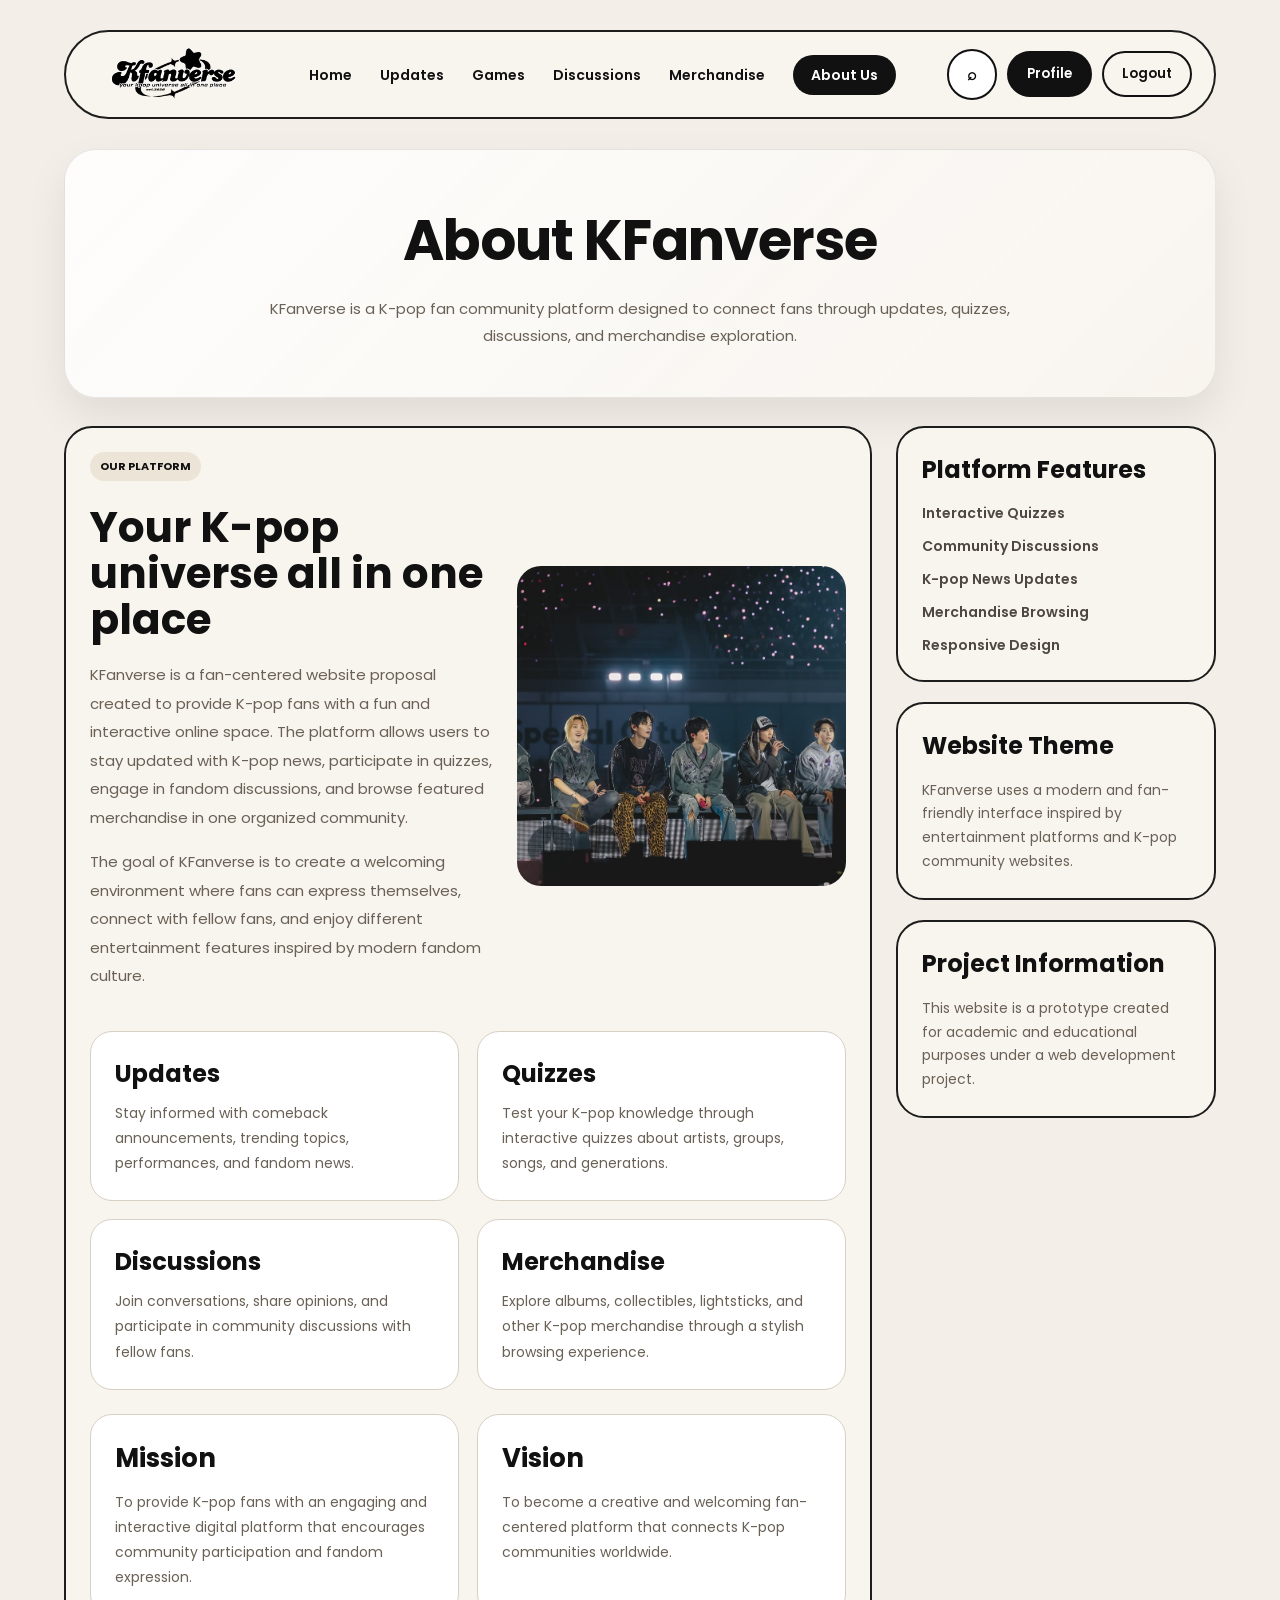
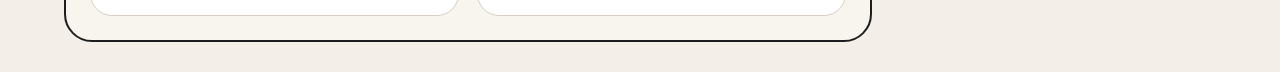
==== commit f2c22227: "Add files via upload" ====
--- a/about.html
+++ b/about.html
@@ -8,6 +8,9 @@
 
 <title>About KFanverse</title>
 
+<link rel="icon" type="image/png" href="images/favicon.jpg">
+
+
 <link href="https://fonts.googleapis.com/css2?family=Poppins:wght@400;500;600;700;800&display=swap" rel="stylesheet">
 
 <link rel="stylesheet" href="style.css">
@@ -32,7 +35,7 @@
 
 <li><a href="updates.html">Updates</a></li>
 
-<li><a href="quizzes.html">Quizzes</a></li>
+<li><a href="quizzes.html">Games</a></li>
 
 <li><a href="community.html">Discussions</a></li>
 
@@ -40,17 +43,14 @@
 
 <li><a href="about.html" class="active-nav">About Us</a></li>
 
-<li><a href="profile.html">Profile</a></li>
 
 </ul>
 
 <div class="home-nav-actions">
 
 <button class="search-btn">⌕</button>
-
-<button class="outline-btn" onclick="window.location.href='index.html'">Login</button>
-
-<button class="filled-btn" onclick="window.location.href='signup.html'">Sign Up</button>
+<button class="filled-btn" onclick="window.location.href='profile.html'">Profile</button>
+<button class="outline-btn" onclick="window.location.href='index.html'">Logout</button>
 
 </div>
 
--- a/style.css
+++ b/style.css
@@ -4352,3 +4352,645 @@
 
 }
 
+.admin-wrapper{
+
+min-height:100vh;
+
+display:grid;
+
+grid-template-columns:280px 1fr;
+
+background:#f3eee7;
+
+}
+
+.admin-sidebar{
+
+background:#111111;
+
+color:#ffffff;
+
+padding:30px 24px;
+
+display:flex;
+
+flex-direction:column;
+
+}
+
+.admin-logo{
+
+width:170px;
+
+margin-bottom:24px;
+
+background:#ffffff;
+
+border-radius:18px;
+
+padding:10px;
+
+}
+
+.admin-sidebar h3{
+
+font-size:24px;
+
+margin-bottom:24px;
+
+}
+
+.admin-sidebar ul{
+
+list-style:none;
+
+display:flex;
+
+flex-direction:column;
+
+gap:12px;
+
+margin-bottom:auto;
+
+}
+
+.admin-sidebar li{
+
+padding:14px 16px;
+
+border-radius:14px;
+
+cursor:pointer;
+
+font-weight:600;
+
+transition:0.3s;
+
+}
+
+.admin-sidebar li:hover,
+
+.active-admin{
+
+background:#ffffff;
+
+color:#111111;
+
+}
+
+.admin-sidebar button{
+
+margin-top:30px;
+
+padding:14px;
+
+border:none;
+
+border-radius:14px;
+
+font-family:'Poppins', sans-serif;
+
+font-weight:700;
+
+cursor:pointer;
+
+}
+
+.admin-main{
+
+padding:40px;
+
+}
+
+.admin-header{
+
+background:#f8f4ee;
+
+border:2px solid #1d1d1d;
+
+border-radius:28px;
+
+padding:32px;
+
+margin-bottom:24px;
+
+}
+
+.admin-header h1{
+
+font-size:42px;
+
+margin-bottom:8px;
+
+}
+
+.admin-header p{
+
+color:#6a6156;
+
+}
+
+.dashboard-cards{
+
+display:grid;
+
+grid-template-columns:repeat(4,1fr);
+
+gap:18px;
+
+margin-bottom:24px;
+
+}
+
+.dashboard-card{
+
+background:#ffffff;
+
+border:1.5px solid #d8d0c5;
+
+border-radius:24px;
+
+padding:26px;
+
+transition:0.3s;
+
+}
+
+.dashboard-card:hover{
+
+transform:translateY(-5px);
+
+box-shadow:0 12px 24px rgba(0,0,0,0.08);
+
+}
+
+.dashboard-card h3{
+
+font-size:38px;
+
+margin-bottom:8px;
+
+}
+
+.dashboard-card p{
+
+color:#6a6156;
+
+font-weight:600;
+
+}
+
+.admin-content-grid{
+
+display:grid;
+
+grid-template-columns:1fr 1fr;
+
+gap:18px;
+
+}
+
+.admin-box{
+
+background:#f8f4ee;
+
+border:2px solid #1d1d1d;
+
+border-radius:28px;
+
+padding:26px;
+
+}
+
+.admin-box h2{
+
+font-size:26px;
+
+margin-bottom:16px;
+
+}
+
+.admin-box p{
+
+background:#ffffff;
+
+border:1.5px solid #d8d0c5;
+
+border-radius:14px;
+
+padding:14px;
+
+margin-bottom:10px;
+
+color:#6a6156;
+
+}
+
+@media (max-width:1000px){
+
+.admin-wrapper{
+
+grid-template-columns:1fr;
+
+}
+
+.admin-sidebar{
+
+position:relative;
+
+}
+
+.dashboard-cards{
+
+grid-template-columns:repeat(2,1fr);
+
+}
+
+.admin-content-grid{
+
+grid-template-columns:1fr;
+
+}
+
+}
+
+@media (max-width:700px){
+
+.admin-main{
+
+padding:20px;
+
+}
+
+.dashboard-cards{
+
+grid-template-columns:1fr;
+
+}
+
+.admin-header h1{
+
+font-size:32px;
+
+}
+
+}
+
+.admin-section{
+
+display:none;
+
+}
+
+.active-admin-section{
+
+display:block;
+
+}
+
+.admin-mini-btn{
+
+margin-left:8px;
+
+padding:8px 12px;
+
+border:none;
+
+border-radius:999px;
+
+background:#111111;
+
+color:#ffffff;
+
+font-family:'Poppins', sans-serif;
+
+font-size:12px;
+
+font-weight:600;
+
+cursor:pointer;
+
+}
+
+.admin-mini-btn:hover{
+
+background:#2d2d2d;
+
+}
+
+.admin-section{
+
+display:none;
+
+}
+
+.active-admin-section{
+
+display:block;
+
+}
+
+.admin-mini-btn{
+
+margin-left:8px;
+
+padding:8px 12px;
+
+border:none;
+
+border-radius:999px;
+
+background:#111111;
+
+color:#ffffff;
+
+font-family:'Poppins', sans-serif;
+
+font-size:12px;
+
+font-weight:600;
+
+cursor:pointer;
+
+}
+
+.admin-mini-btn:hover{
+
+background:#2d2d2d;
+
+}
+
+.admin-card{
+
+padding: 30px;
+
+margin-bottom: 25px;
+
+}
+
+.admin-card h2{
+
+margin-bottom: 25px;
+
+}
+
+.admin-list p{
+
+padding: 20px;
+
+margin-top: 15px;
+
+border: 1px solid #e5e5e5;
+
+border-radius: 15px;
+
+display: flex;
+
+justify-content: space-between;
+
+align-items: center;
+
+gap: 15px;
+
+}
+
+.admin-mini-btn{
+
+margin-left: 10px;
+
+}
+
+.admin-box{
+
+padding:35px;
+
+}
+
+.admin-section-header{
+
+display:flex;
+
+justify-content:space-between;
+
+align-items:center;
+
+margin-bottom:25px;
+
+gap:15px;
+
+}
+
+.admin-list{
+
+display:flex;
+
+flex-direction:column;
+
+gap:15px;
+
+}
+
+.admin-list p{
+
+background:#fff;
+
+border:1px solid #ddd;
+
+border-radius:18px;
+
+padding:18px 20px;
+
+margin:0;
+
+display:flex;
+
+justify-content:space-between;
+
+align-items:center;
+
+flex-wrap:wrap;
+
+line-height:1.6;
+
+}
+
+.admin-mini-btn{
+
+margin-left:8px;
+
+padding:8px 14px;
+
+border:none;
+
+border-radius:999px;
+
+background:#111;
+
+color:#fff;
+
+cursor:pointer;
+
+font-size:12px;
+
+font-weight:600;
+
+}
+
+.line-chart-box{
+
+background:#fff;
+
+border:1px solid #ddd;
+
+border-radius:20px;
+
+padding:20px;
+
+margin-top:20px;
+
+}
+
+.line-chart{
+
+width:100%;
+
+height:220px;
+
+}
+
+.line-chart polyline{
+
+fill:none;
+
+stroke:#111;
+
+stroke-width:5;
+
+stroke-linecap:round;
+
+stroke-linejoin:round;
+
+}
+
+.line-chart circle{
+
+fill:#111;
+
+}
+
+.chart-labels{
+
+display:flex;
+
+justify-content:space-between;
+
+margin-top:10px;
+
+font-size:12px;
+
+font-weight:600;
+
+color:#666;
+
+}
+
+.guidelines-text{
+
+max-height:220px;
+
+overflow-y:auto;
+
+margin:20px 0;
+
+padding:18px;
+
+border:1px solid #ddd;
+
+border-radius:15px;
+
+background:#fafafa;
+
+line-height:1.8;
+
+}
+
+.quiz-modal-buttons{
+
+display:flex;
+
+justify-content:flex-end;
+
+gap:12px;
+
+margin-top:20px;
+
+}
+
+.reply-box{
+
+width:100%;
+
+display:flex;
+
+gap:10px;
+
+margin-top:12px;
+
+}
+
+.reply-box input{
+
+flex:1;
+
+padding:12px 15px;
+
+border:1.5px solid #d8d0c5;
+
+border-radius:14px;
+
+font-family:'Poppins', sans-serif;
+
+outline:none;
+
+}
+
+.reply-box button{
+
+padding:12px 18px;
+
+border:none;
+
+border-radius:14px;
+
+background:#111111;
+
+color:white;
+
+font-family:'Poppins', sans-serif;
+
+font-weight:600;
+
+cursor:pointer;
+
+}
+
+.reply-text{
+
+width:100%;
+
+background:#fff7ef;
+
+border:1px solid #d8d0c5;
+
+border-radius:14px;
+
+padding:12px 15px;
+
+margin-top:10px;
+
+font-size:14px;
+
+color:#333;
+
+}
+
